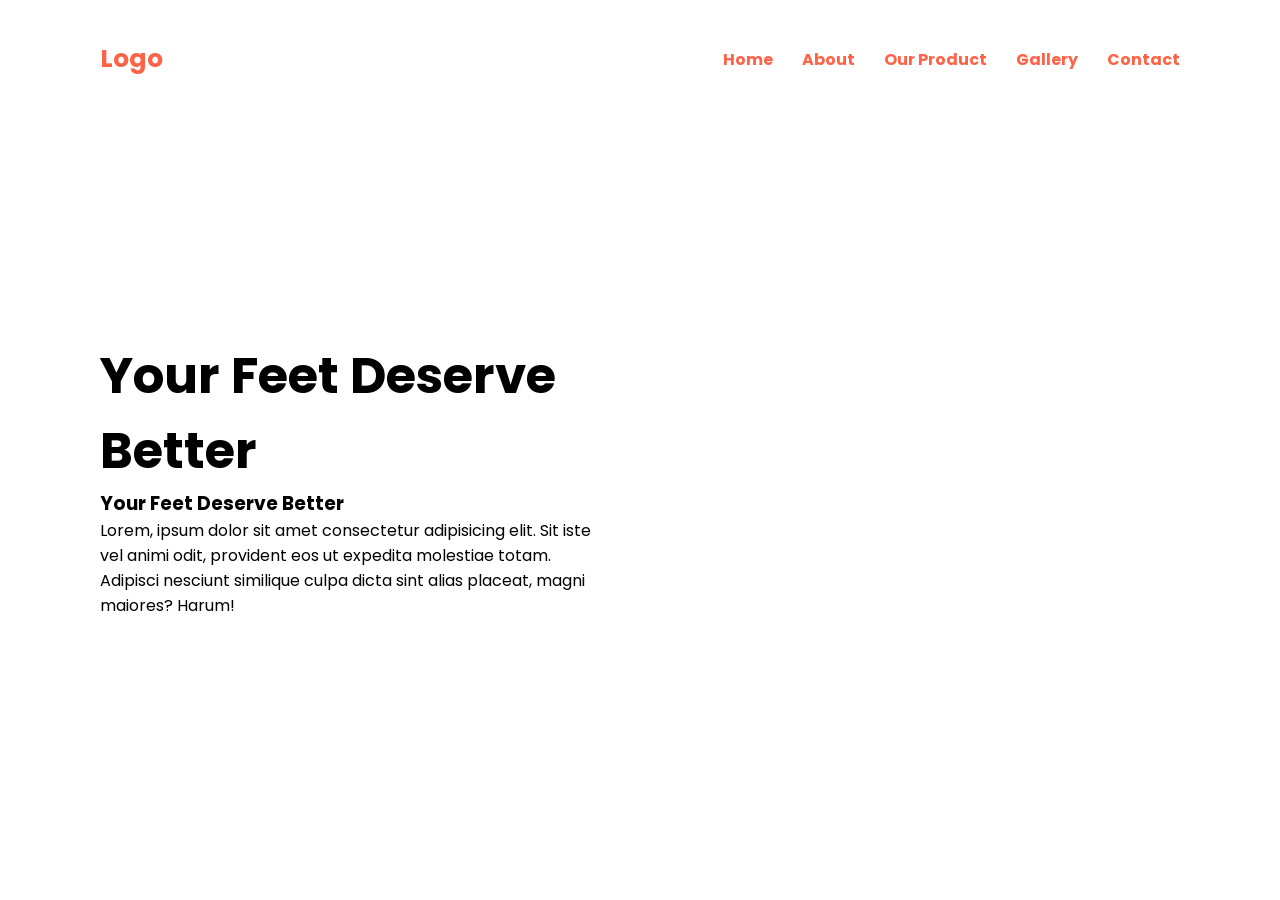
==== website_3.html @ 21d860e8 "Add files via upload" ====
<html lang="en">
    <link rel="stylesheet" href="contoh_web3.css">
<head>
    <meta charset="UTF-8">
    <meta name="viewport" content="width=device-width, initial-scale=1.0">
    <title>Website 3</title>
</head>
<body>
    <div class="container">
        <div class="header">
            <div class="logo"><a href="">Logo</a></div>

            <nav class="navbar">
                <a href="#">Home</a>
                <a href="#">About</a>
                <a href="#">Our Product</a>
                <a href="#">Gallery</a>
                <a href="#">Contact</a>
            </nav>
        </div>
        
        <div class="section">
            <div class="content">
                <h1>Your Feet Deserve Better</h1>
                <h3>Your Feet Deserve Better</h3>
                <p>Lorem, ipsum dolor sit amet consectetur adipisicing elit.
                    Sit iste vel animi odit, provident eos ut expedita molestiae totam.
                    Adipisci nesciunt similique culpa dicta sint alias placeat, magni maiores? Harum!</p>
            </div>
        </div>
            
            
            <!-- <img class="img_deg" src="nike-shoes.png" alt=""> -->

    </div>
</body>
</html>
---- contoh_web3.css ----
@import url('https://fonts.googleapis.com/css2?family=Poppins:ital,wght@0,100;0,200;0,300;0,400;0,500;0,600;0,700;0,800;0,900;1,100;1,200;1,300;1,400;1,500;1,600;1,700;1,800;1,900&display=swap');
@import url('https://fonts.googleapis.com/css2?family=New+Amsterdam&display=swap');
@import url('https://fonts.googleapis.com/css2?family=New+Amsterdam&family=Rubik+Mono+One&display=swap');

*{
    margin: 0px;
    box-sizing: border-box;
    font-family: "Poppins", sans-serif;
    overflow: hidden;
}

body{
    background-image: url(background_web.jpg);
    background-repeat: no-repeat;
    background-attachment: fixed;
    background-size: cover;
    margin-left: 0px;
}

.header{
    display: flex;
    justify-content: space-between;
    padding: 40px 100px;
    background-color: transparent;
    align-items: center;
}

.header a{
    text-decoration: none;
    color: tomato;
}

.logo a{
    font-size: 25px;
    font-weight: bold;
}

.navbar a{
    padding-left: 25px;
    font-weight: bold;
}

.navbar a:hover{
    color: white;
}

.section{
    width: 100%;
    height: 80vh;
    display: flex;
    align-items: center;
    padding: 100px;
    max-width: 700px;
}

.content h1{
    font-size: 50px;
}
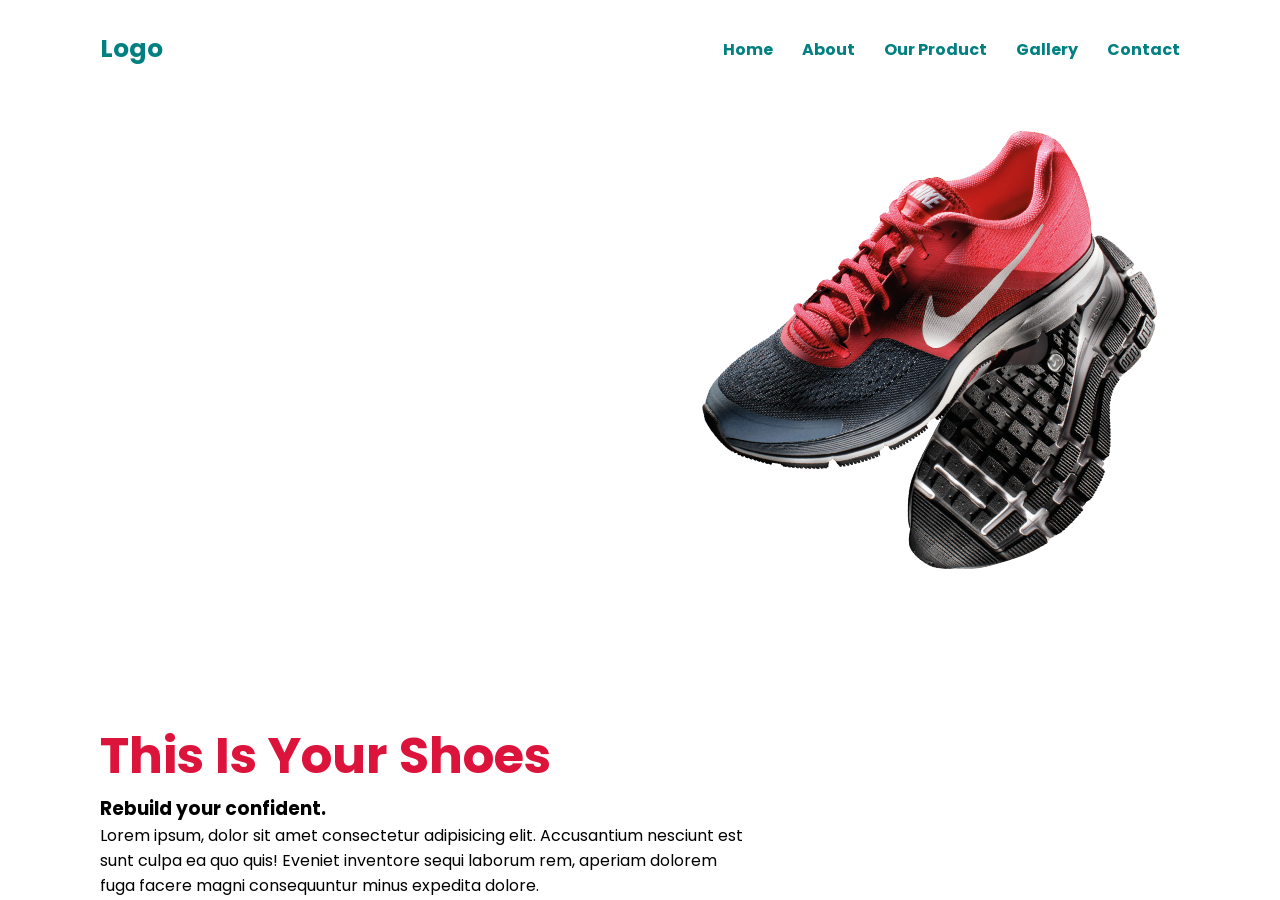
==== commit 67bcb9ed: "html_edit" ====
--- a/website_3.html
+++ b/website_3.html
@@ -18,20 +18,18 @@
                 <a href="#">Contact</a>
             </nav>
         </div>
-        
-        <div class="section">
-            <div class="content">
-                <h1>Your Feet Deserve Better</h1>
-                <h3>Your Feet Deserve Better</h3>
-                <p>Lorem, ipsum dolor sit amet consectetur adipisicing elit.
-                    Sit iste vel animi odit, provident eos ut expedita molestiae totam.
-                    Adipisci nesciunt similique culpa dicta sint alias placeat, magni maiores? Harum!</p>
-            </div>
+
+        <div class="middle">
+            <div class="middleright"><img src="nike-shoes.png" alt=""></div>
+                <div class="middleleft">
+                    <h1>This Is Your Shoes</h1>
+                    <h3>Rebuild your confident.</h3>
+                    <p>Lorem ipsum, dolor sit amet consectetur adipisicing elit.
+                        Accusantium nesciunt est sunt culpa ea quo quis! Eveniet
+                        inventore sequi laborum rem, aperiam dolorem fuga facere
+                        magni consequuntur minus expedita dolore.</p>
+                </div>
         </div>
-            
-            
-            <!-- <img class="img_deg" src="nike-shoes.png" alt=""> -->
-
     </div>
 </body>
 </html>
--- a/contoh_web3.css
+++ b/contoh_web3.css
@@ -6,7 +6,6 @@
     margin: 0px;
     box-sizing: border-box;
     font-family: "Poppins", sans-serif;
-    overflow: hidden;
 }
 
 body{
@@ -15,19 +14,20 @@
     background-attachment: fixed;
     background-size: cover;
     margin-left: 0px;
+    overflow: hidden;
 }
 
 .header{
     display: flex;
     justify-content: space-between;
-    padding: 40px 100px;
-    background-color: transparent;
+    padding: 30px 100px;
+    background-color: white;
     align-items: center;
 }
 
 .header a{
     text-decoration: none;
-    color: tomato;
+    color: teal;
 }
 
 .logo a{
@@ -41,18 +41,29 @@
 }
 
 .navbar a:hover{
-    color: white;
+    color: crimson;
 }
 
-.section{
-    width: 100%;
-    height: 80vh;
-    display: flex;
-    align-items: center;
-    padding: 100px;
-    max-width: 700px;
+.middleleft{
+    max-width: 650px;
+    float: left;
+    margin-top: 150px;
+    margin-left: 100px;
 }
 
-.content h1{
+.middleleft h1{
     font-size: 50px;
+    color: crimson;
 }
+
+.middleleft p{
+    color: black;
+}
+
+.middleright img{
+    max-width: 450px;
+    margin-right: 100px;
+    float: right;
+    align-items: center;
+    transform: rotate(30deg);
+}
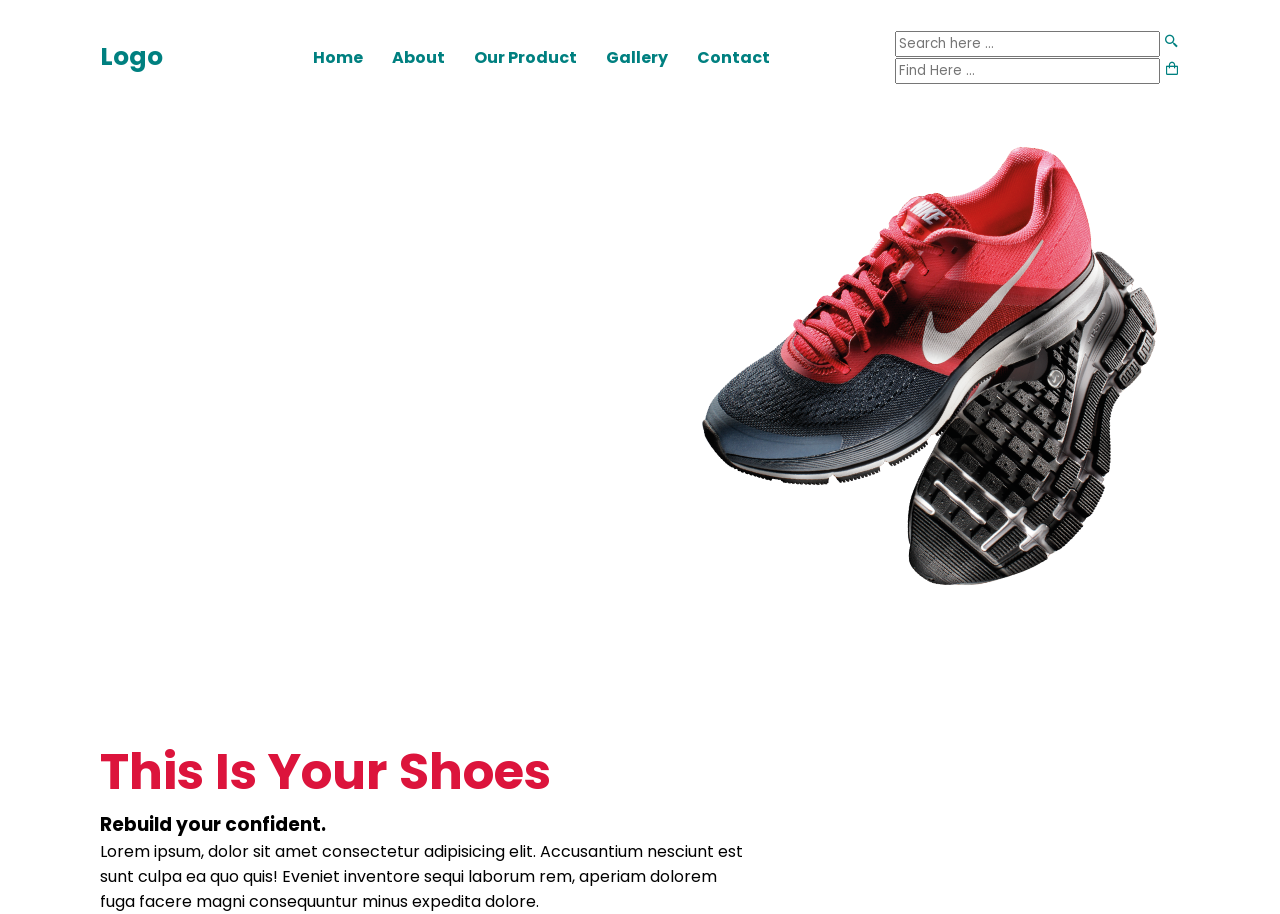
==== commit 750472fd: "revision" ====
--- a/website_3.html
+++ b/website_3.html
@@ -1,9 +1,10 @@
 <html lang="en">
-    <link rel="stylesheet" href="contoh_web3.css">
 <head>
     <meta charset="UTF-8">
     <meta name="viewport" content="width=device-width, initial-scale=1.0">
     <title>Website 3</title>
+    <link rel="stylesheet" href="contoh_web3.css">
+    <link href='https://unpkg.com/boxicons@2.1.4/css/boxicons.min.css' rel='stylesheet'>
 </head>
 <body>
     <div class="container">
@@ -17,8 +18,19 @@
                 <a href="#">Gallery</a>
                 <a href="#">Contact</a>
             </nav>
+
+            <div class="icon">
+                <div class="search-box">
+                    <input class="search-txt" type="text" name="" placeholder="Search here ...">
+                    <a class="search-btn" href=""><i class='bx bx-search-alt-2'></i></a>
+                </div>
+    
+                <div class="shop-box">
+                    <input class="shop-txt" type="text" name="" placeholder="Find Here ...">
+                    <a class="shop-btn" href=""><i class='bx bx-shopping-bag' ></i></a>
+                </div>    
+            </div>
         </div>
-
         <div class="middle">
             <div class="middleright"><img src="nike-shoes.png" alt=""></div>
                 <div class="middleleft">
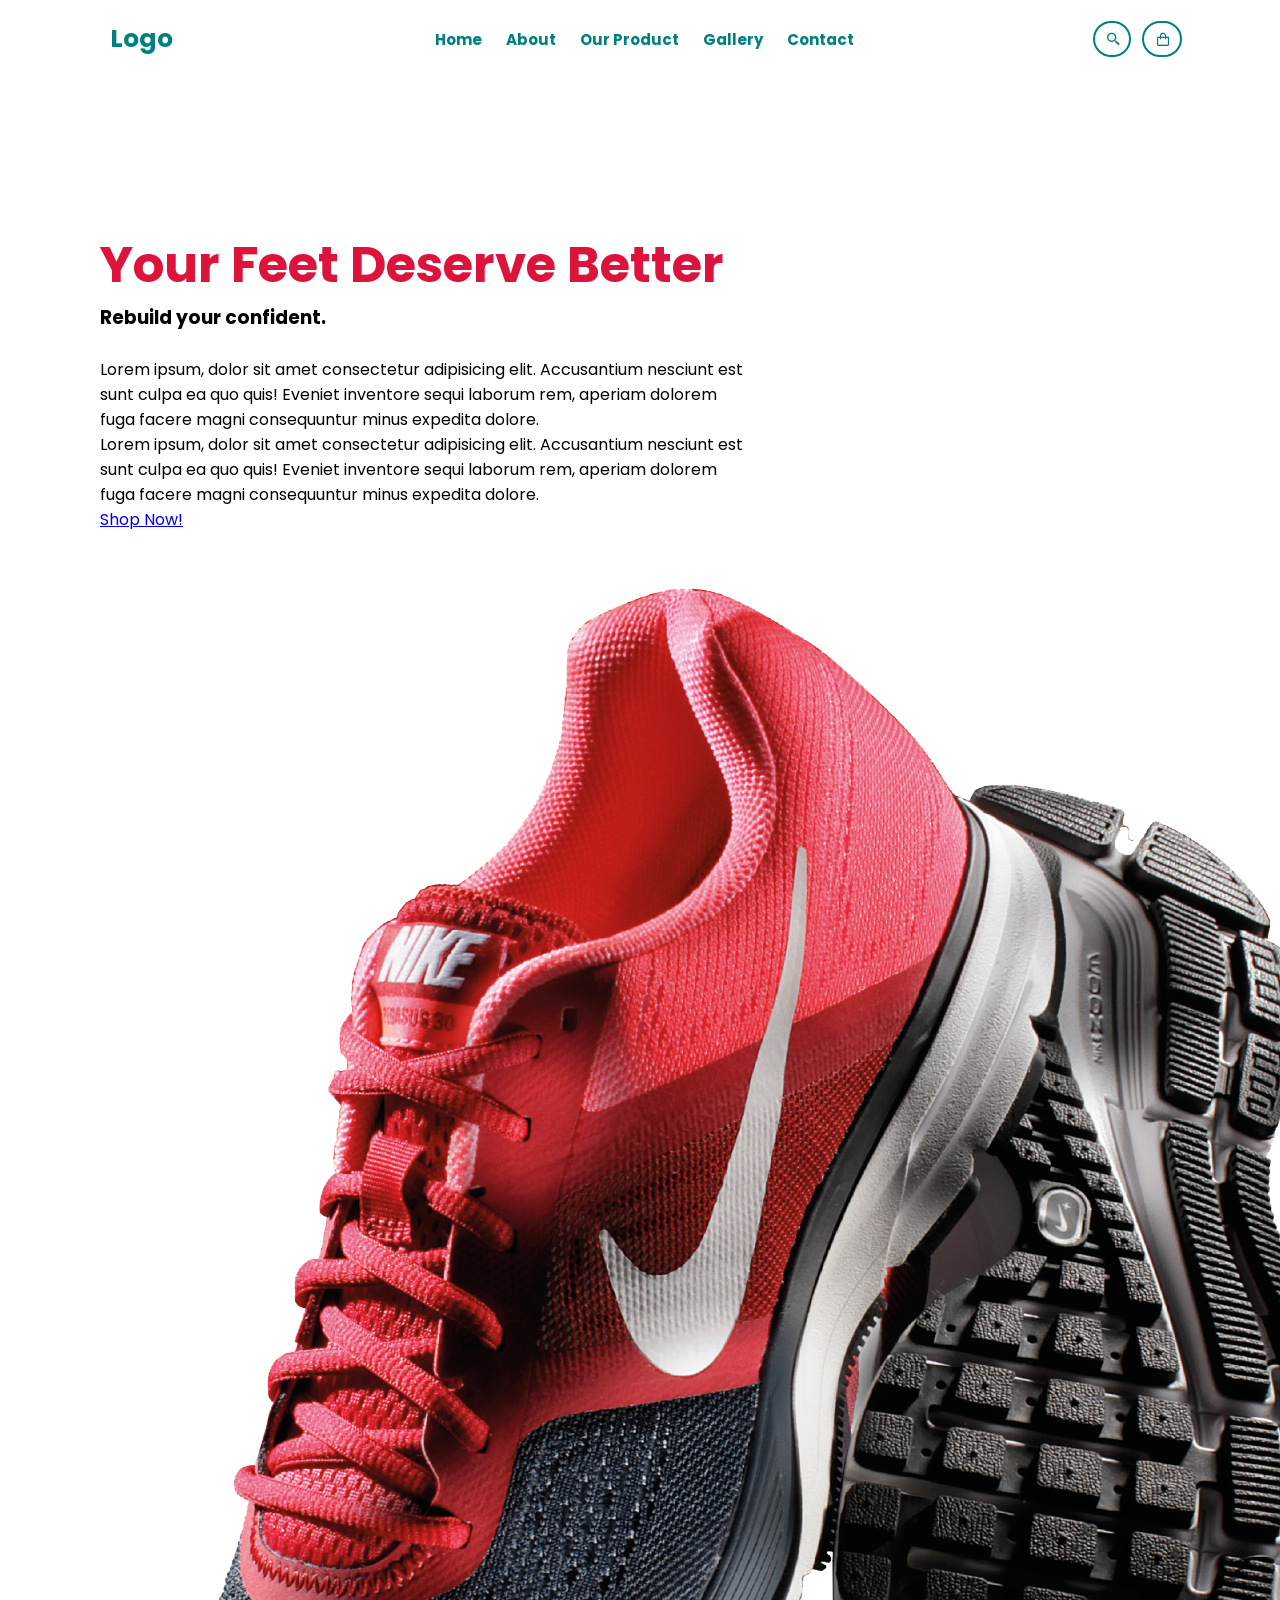
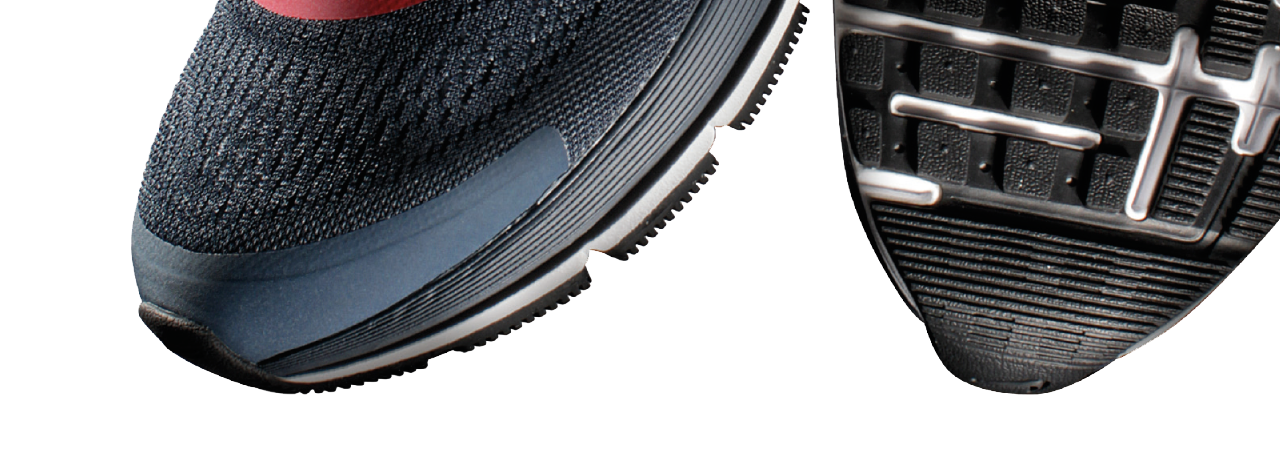
==== commit d5bc6af9: "revision" ====
--- a/website_3.html
+++ b/website_3.html
@@ -32,15 +32,20 @@
             </div>
         </div>
         <div class="middle">
-            <div class="middleright"><img src="nike-shoes.png" alt=""></div>
                 <div class="middleleft">
-                    <h1>This Is Your Shoes</h1>
-                    <h3>Rebuild your confident.</h3>
+                    <h1>Your Feet Deserve Better</h1>
+                    <h3>Rebuild your confident.</h3><br>
                     <p>Lorem ipsum, dolor sit amet consectetur adipisicing elit.
                         Accusantium nesciunt est sunt culpa ea quo quis! Eveniet
                         inventore sequi laborum rem, aperiam dolorem fuga facere
                         magni consequuntur minus expedita dolore.</p>
+                    <p>Lorem ipsum, dolor sit amet consectetur adipisicing elit.
+                        Accusantium nesciunt est sunt culpa ea quo quis! Eveniet
+                        inventore sequi laborum rem, aperiam dolorem fuga facere
+                        magni consequuntur minus expedita dolore.</p>    
+                    <a class="button" href="#">Shop Now!</a> 
                 </div>
+            <img class="image" src="nike-shoes.png" alt="">
         </div>
     </div>
 </body>
--- a/contoh_web3.css
+++ b/contoh_web3.css
@@ -1,66 +1,146 @@
-@import url('https://fonts.googleapis.com/css2?family=Poppins:ital,wght@0,100;0,200;0,300;0,400;0,500;0,600;0,700;0,800;0,900;1,100;1,200;1,300;1,400;1,500;1,600;1,700;1,800;1,900&display=swap');
+@import url('https://fonts.googleapis.com/css2?family=Poppins:ital,wght@0,100;0,200;0,300;0,400;0,500;0,600;0,700;0,800;0,900&display=swap');
 @import url('https://fonts.googleapis.com/css2?family=New+Amsterdam&display=swap');
 @import url('https://fonts.googleapis.com/css2?family=New+Amsterdam&family=Rubik+Mono+One&display=swap');
 
-*{
-    margin: 0px;
+* {
+    margin: 0;
     box-sizing: border-box;
     font-family: "Poppins", sans-serif;
 }
 
-body{
+body {
     background-image: url(background_web.jpg);
     background-repeat: no-repeat;
     background-attachment: fixed;
     background-size: cover;
-    margin-left: 0px;
+    margin: 0;
     overflow: hidden;
 }
 
-.header{
+.header {
     display: flex;
     justify-content: space-between;
-    padding: 30px 100px;
+    padding: 20px 100px;
     background-color: white;
     align-items: center;
 }
 
-.header a{
+.header a {
     text-decoration: none;
     color: teal;
 }
 
-.logo a{
+.logo a {
     font-size: 25px;
     font-weight: bold;
+    margin-left: 10px;
 }
 
-.navbar a{
-    padding-left: 25px;
+.navbar a {
+    padding-left: 20px;
     font-weight: bold;
+    font-size: 15px;
 }
 
-.navbar a:hover{
+.navbar a:hover {
     color: crimson;
 }
 
-.middleleft{
+.icon{
+    display: flex;
+}
+
+.search-box {
+    outline: teal solid 2px;
+    border-radius: 20px;
+    height: 32px;
+    padding: 3px;
+    display: flex;
+    align-items: center;
+}
+
+.search-box:hover .search-txt {
+    width: 200px;
+    padding: 0 1px;
+}
+
+.search-btn {
+    height: 40px;
+    display: flex;
+    justify-content: center;
+    align-items: center;
+    border-radius: 50%;
+    padding: 0 4px;
+}
+
+.search-btn i {
+    color: teal;
+}
+
+.search-txt {
+    border: none;
+    background: none;
+    outline: none;
+    color: teal;
+    transition: 0.4s;
+    width: 0px;
+}
+
+.shop-box{
+    outline: teal solid 2px;
+    border-radius: 20px;
+    height: 32px;
+    padding: 0 3px;
+    display: flex;
+    align-items: center;
+    margin-left: 15px;
+}
+
+.shop-box:hover .shop-txt {
+    width: 200px;
+    padding: 0 1px;
+}
+
+.shop-btn {
+    height: 40px;
+    display: flex;
+    justify-content: center;
+    align-items: center;
+    border-radius: 50%;
+    padding: 0 4px;
+}
+
+.shop-btn i {
+    color: teal;
+    margin-right: 2px;
+}
+
+.shop-txt {
+    border: none;
+    background: none;
+    outline: none;
+    color: teal;
+    transition: 0.4s;
+    width: 0px;
+}
+
+.middleleft {
     max-width: 650px;
     float: left;
     margin-top: 150px;
     margin-left: 100px;
 }
 
-.middleleft h1{
+.middleleft h1 {
     font-size: 50px;
     color: crimson;
 }
 
-.middleleft p{
+.middleleft p {
     color: black;
 }
 
-.middleright img{
+.middleright img {
     max-width: 450px;
     margin-right: 100px;
     float: right;
